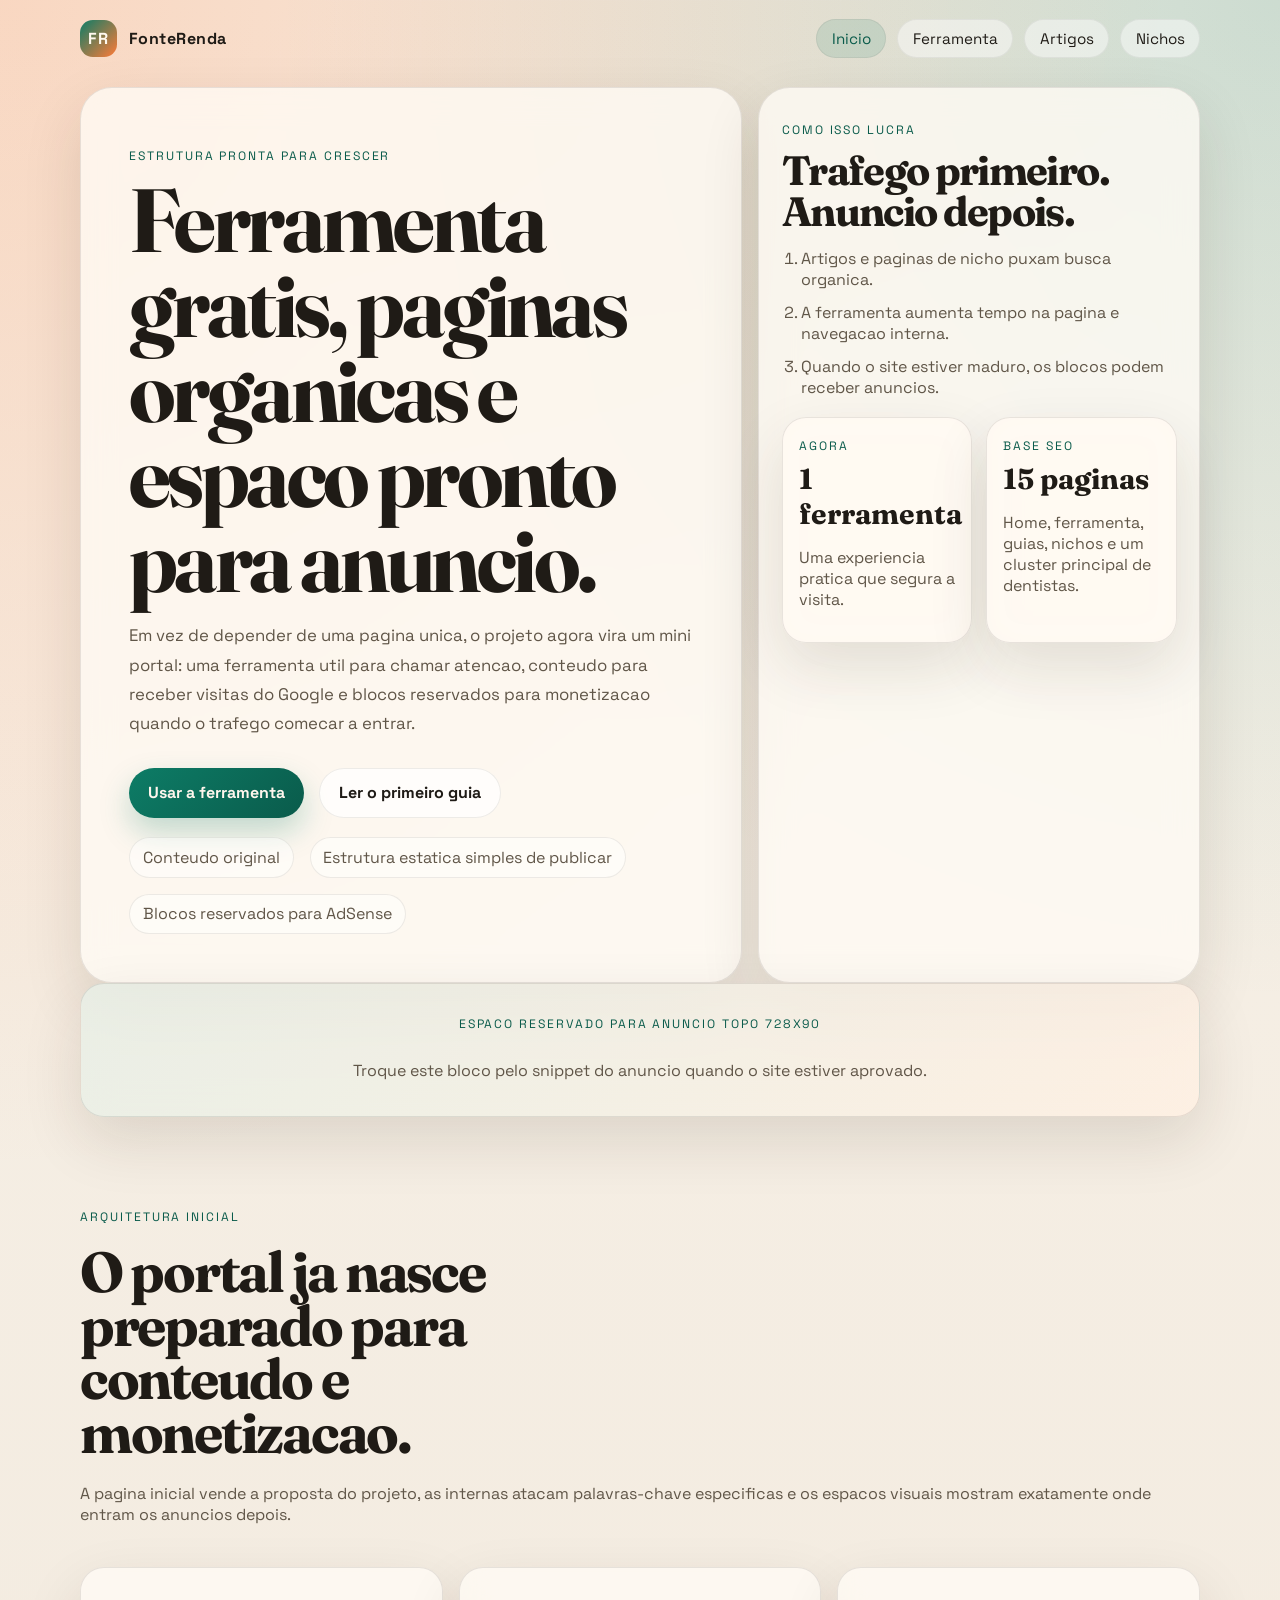
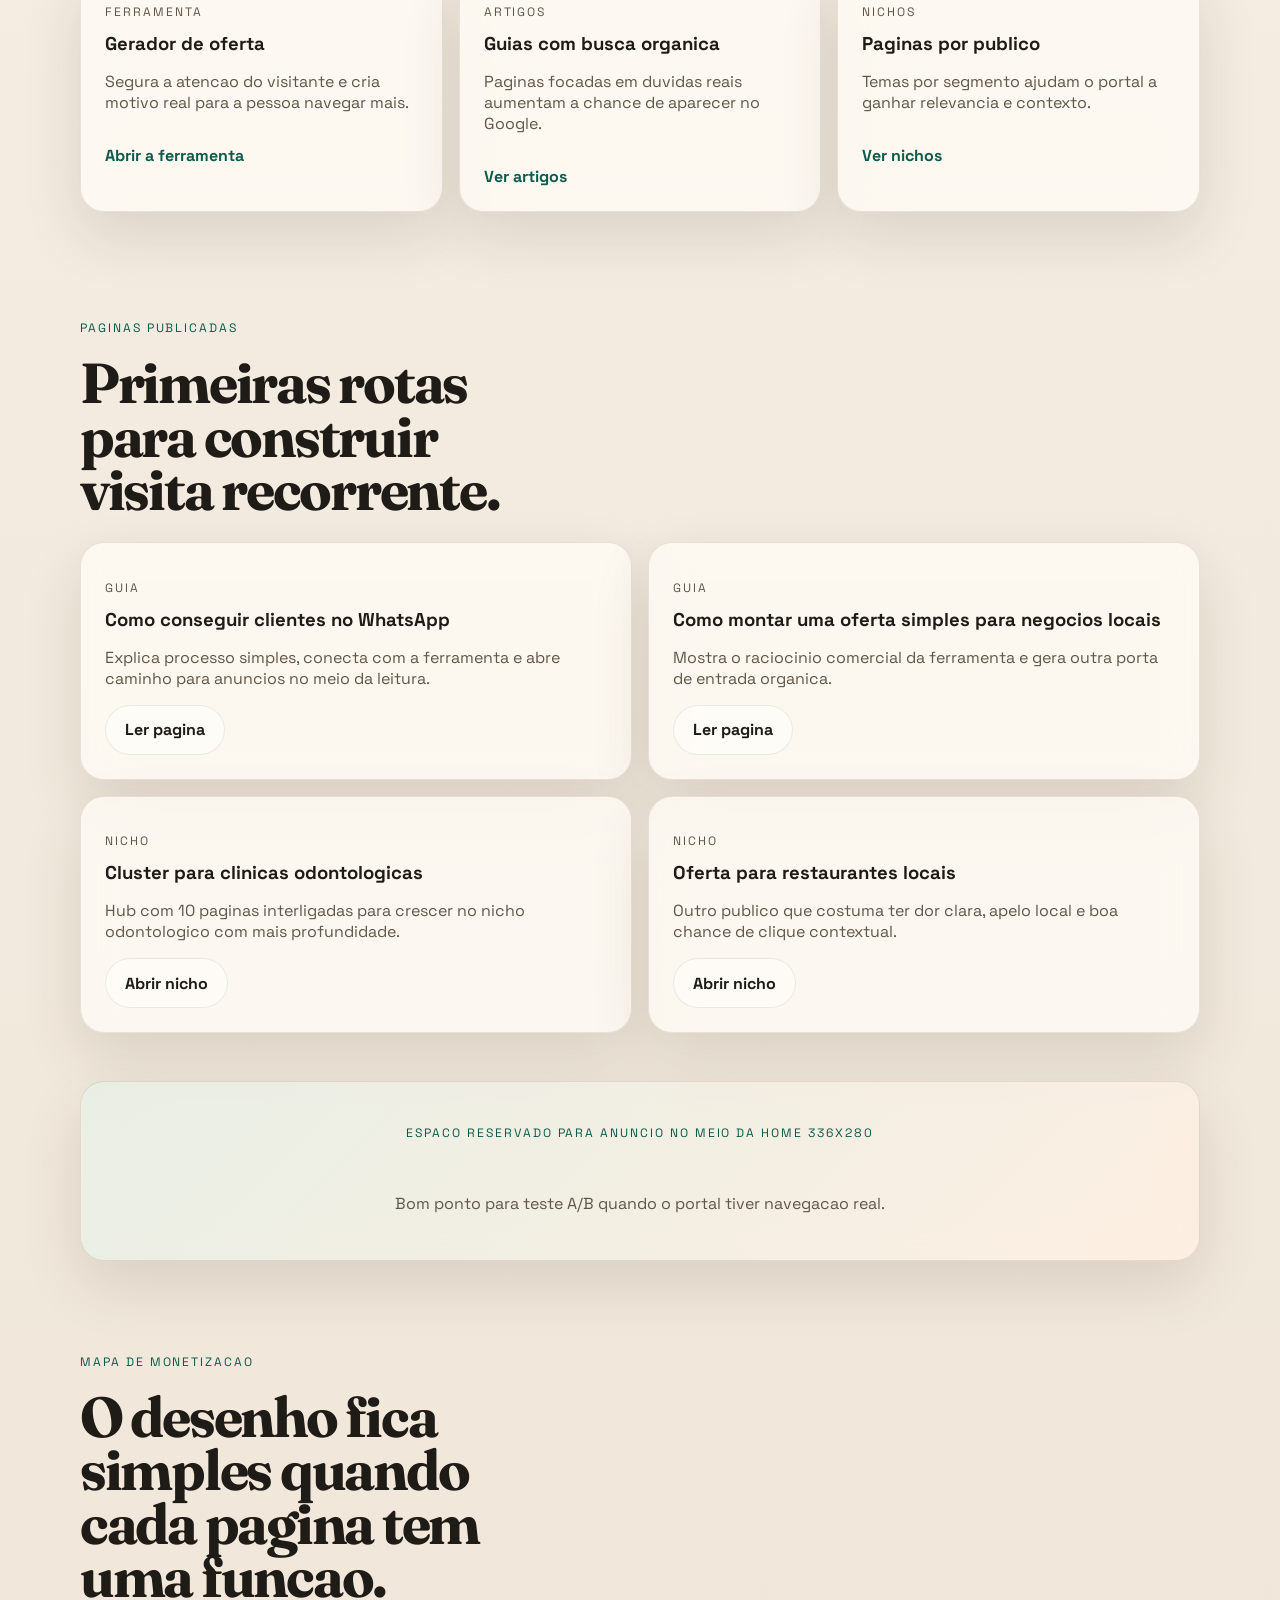
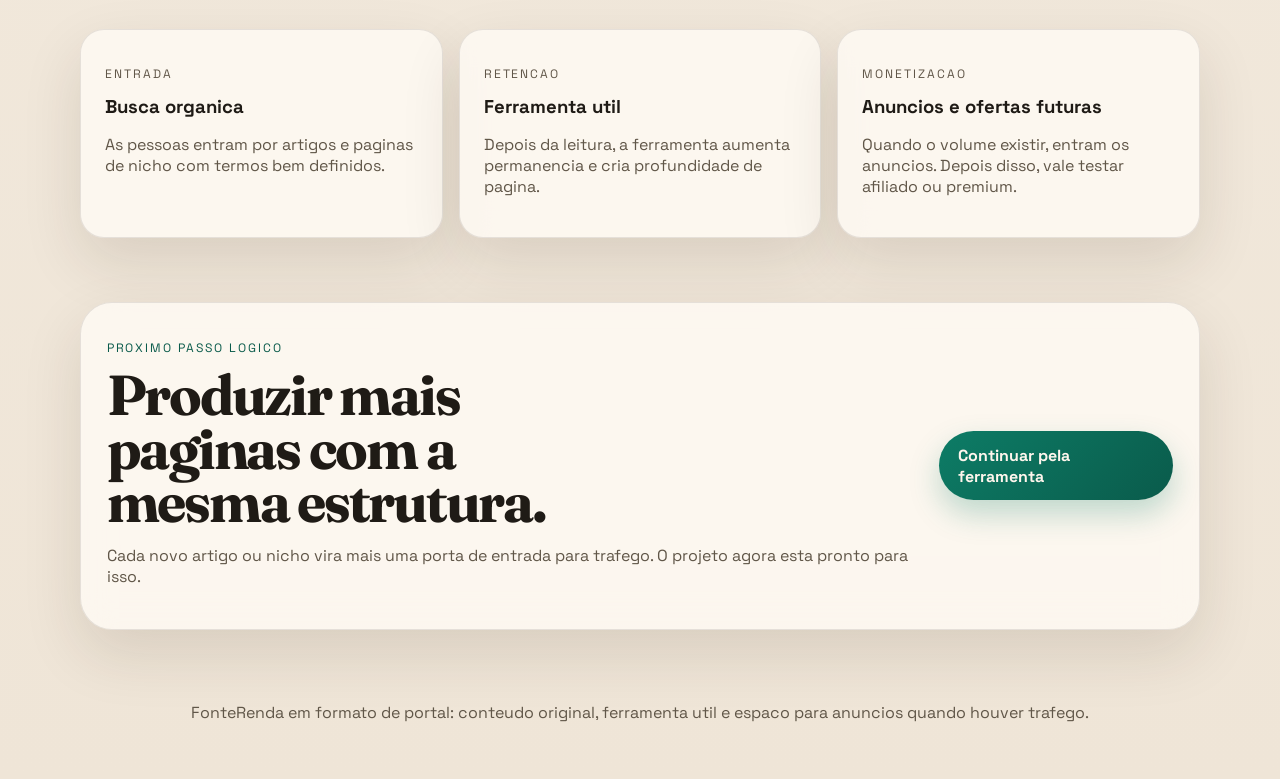
==== index.html @ 51aabed2 "Initial portal site" ====
<!DOCTYPE html>
<html lang="pt-BR">
<head>
  <meta charset="UTF-8">
  <meta name="viewport" content="width=device-width, initial-scale=1.0">
  <title>FonteRenda | Portal pronto para trafego organico e anuncios</title>
  <meta
    name="description"
    content="Portal estatico com ferramenta gratis, paginas para trafego organico e espacos reservados para anuncios."
  >
  <link rel="preconnect" href="https://fonts.googleapis.com">
  <link rel="preconnect" href="https://fonts.gstatic.com" crossorigin>
  <link
    href="https://fonts.googleapis.com/css2?family=Fraunces:opsz,wght@9..144,600;9..144,700&family=Space+Grotesk:wght@400;500;700&display=swap"
    rel="stylesheet"
  >
  <link rel="icon" href="favicon.svg" type="image/svg+xml">
  <link rel="stylesheet" href="styles.css">
</head>
<body>
  <div class="noise"></div>

  <header class="page-header site-shell">
    <nav class="topbar">
      <a class="brand" href="index.html" aria-label="FonteRenda pagina inicial">
        <span class="brand-mark">FR</span>
        <span class="brand-name">FonteRenda</span>
      </a>

      <div class="site-nav">
        <a href="index.html" aria-current="page">Inicio</a>
        <a href="ferramenta.html">Ferramenta</a>
        <a href="artigos/como-conseguir-clientes-no-whatsapp.html">Artigos</a>
        <a href="nichos/dentistas.html">Nichos</a>
      </div>
    </nav>

    <section class="hero hero-home">
      <div class="hero-copy panel panel-large">
        <p class="eyebrow">Estrutura pronta para crescer</p>
        <h1>Ferramenta gratis, paginas organicas e espaco pronto para anuncio.</h1>
        <p class="lead">
          Em vez de depender de uma pagina unica, o projeto agora vira um mini portal:
          uma ferramenta util para chamar atencao, conteudo para receber visitas do Google
          e blocos reservados para monetizacao quando o trafego comecar a entrar.
        </p>

        <div class="hero-actions">
          <a class="button button-primary" href="ferramenta.html">Usar a ferramenta</a>
          <a class="button button-secondary" href="artigos/como-conseguir-clientes-no-whatsapp.html">Ler o primeiro guia</a>
        </div>

        <ul class="hero-points">
          <li>Conteudo original</li>
          <li>Estrutura estatica simples de publicar</li>
          <li>Blocos reservados para AdSense</li>
        </ul>
      </div>

      <aside class="panel hero-side">
        <p class="eyebrow">Como isso lucra</p>
        <h2 class="side-title">Trafego primeiro. Anuncio depois.</h2>
        <ol class="stack-list">
          <li>Artigos e paginas de nicho puxam busca organica.</li>
          <li>A ferramenta aumenta tempo na pagina e navegacao interna.</li>
          <li>Quando o site estiver maduro, os blocos podem receber anuncios.</li>
        </ol>

        <div class="metric-grid">
          <div class="metric-card">
            <span class="metric-label">Agora</span>
            <strong>1 ferramenta</strong>
            <p>Uma experiencia pratica que segura a visita.</p>
          </div>
          <div class="metric-card">
            <span class="metric-label">Base SEO</span>
            <strong>15 paginas</strong>
            <p>Home, ferramenta, guias, nichos e um cluster principal de dentistas.</p>
          </div>
        </div>
      </aside>
    </section>
  </header>

  <main class="site-shell">
    <section
      class="ad-slot ad-slot-banner"
      id="ad-home-top"
      data-ad-slot-name="home-top-banner"
      aria-label="Espaco reservado para anuncio no topo"
    >
      <p class="ad-label">Espaco reservado para anuncio topo 728x90</p>
      <p class="ad-help">Troque este bloco pelo snippet do anuncio quando o site estiver aprovado.</p>
    </section>

    <section class="section">
      <div class="section-heading">
        <p class="eyebrow">Arquitetura inicial</p>
        <h2>O portal ja nasce preparado para conteudo e monetizacao.</h2>
        <p class="section-intro">
          A pagina inicial vende a proposta do projeto, as internas atacam palavras-chave especificas
          e os espacos visuais mostram exatamente onde entram os anuncios depois.
        </p>
      </div>

      <div class="grid-three">
        <article class="content-card">
          <p class="card-kicker">Ferramenta</p>
          <h3>Gerador de oferta</h3>
          <p>Segura a atencao do visitante e cria motivo real para a pessoa navegar mais.</p>
          <a class="text-link" href="ferramenta.html">Abrir a ferramenta</a>
        </article>

        <article class="content-card">
          <p class="card-kicker">Artigos</p>
          <h3>Guias com busca organica</h3>
          <p>Paginas focadas em duvidas reais aumentam a chance de aparecer no Google.</p>
          <a class="text-link" href="artigos/como-conseguir-clientes-no-whatsapp.html">Ver artigos</a>
        </article>

        <article class="content-card">
          <p class="card-kicker">Nichos</p>
          <h3>Paginas por publico</h3>
          <p>Temas por segmento ajudam o portal a ganhar relevancia e contexto.</p>
          <a class="text-link" href="nichos/dentistas.html">Ver nichos</a>
        </article>
      </div>
    </section>

    <section class="section">
      <div class="section-heading">
        <p class="eyebrow">Paginas publicadas</p>
        <h2>Primeiras rotas para construir visita recorrente.</h2>
      </div>

      <div class="grid-two">
        <article class="article-preview">
          <p class="card-kicker">Guia</p>
          <h3>Como conseguir clientes no WhatsApp</h3>
          <p>Explica processo simples, conecta com a ferramenta e abre caminho para anuncios no meio da leitura.</p>
          <a class="button button-ghost" href="artigos/como-conseguir-clientes-no-whatsapp.html">Ler pagina</a>
        </article>

        <article class="article-preview">
          <p class="card-kicker">Guia</p>
          <h3>Como montar uma oferta simples para negocios locais</h3>
          <p>Mostra o raciocinio comercial da ferramenta e gera outra porta de entrada organica.</p>
          <a class="button button-ghost" href="artigos/oferta-simples-para-negocios-locais.html">Ler pagina</a>
        </article>

        <article class="article-preview">
          <p class="card-kicker">Nicho</p>
          <h3>Cluster para clinicas odontologicas</h3>
          <p>Hub com 10 paginas interligadas para crescer no nicho odontologico com mais profundidade.</p>
          <a class="button button-ghost" href="nichos/dentistas.html">Abrir nicho</a>
        </article>

        <article class="article-preview">
          <p class="card-kicker">Nicho</p>
          <h3>Oferta para restaurantes locais</h3>
          <p>Outro publico que costuma ter dor clara, apelo local e boa chance de clique contextual.</p>
          <a class="button button-ghost" href="nichos/restaurantes.html">Abrir nicho</a>
        </article>
      </div>
    </section>

    <section
      class="ad-slot ad-slot-inline"
      id="ad-home-inline-1"
      data-ad-slot-name="home-inline-1"
      aria-label="Espaco reservado para anuncio no meio da home"
    >
      <p class="ad-label">Espaco reservado para anuncio no meio da home 336x280</p>
      <p class="ad-help">Bom ponto para teste A/B quando o portal tiver navegacao real.</p>
    </section>

    <section class="section">
      <div class="section-heading">
        <p class="eyebrow">Mapa de monetizacao</p>
        <h2>O desenho fica simples quando cada pagina tem uma funcao.</h2>
      </div>

      <div class="grid-three">
        <article class="content-card">
          <p class="card-kicker">Entrada</p>
          <h3>Busca organica</h3>
          <p>As pessoas entram por artigos e paginas de nicho com termos bem definidos.</p>
        </article>

        <article class="content-card">
          <p class="card-kicker">Retencao</p>
          <h3>Ferramenta util</h3>
          <p>Depois da leitura, a ferramenta aumenta permanencia e cria profundidade de pagina.</p>
        </article>

        <article class="content-card">
          <p class="card-kicker">Monetizacao</p>
          <h3>Anuncios e ofertas futuras</h3>
          <p>Quando o volume existir, entram os anuncios. Depois disso, vale testar afiliado ou premium.</p>
        </article>
      </div>
    </section>

    <section class="cta-band">
      <div>
        <p class="eyebrow">Proximo passo logico</p>
        <h2>Produzir mais paginas com a mesma estrutura.</h2>
        <p class="section-intro">
          Cada novo artigo ou nicho vira mais uma porta de entrada para trafego. O projeto agora esta pronto para isso.
        </p>
      </div>
      <a class="button button-primary" href="ferramenta.html">Continuar pela ferramenta</a>
    </section>
  </main>

  <footer class="footer site-shell">
    <p>FonteRenda em formato de portal: conteudo original, ferramenta util e espaco para anuncios quando houver trafego.</p>
  </footer>
</body>
</html>
---- styles.css ----
:root {
  --bg: #f5efe4;
  --bg-soft: #fbf8f1;
  --surface: rgba(255, 251, 245, 0.78);
  --surface-strong: rgba(255, 250, 243, 0.95);
  --ink: #1f1b16;
  --muted: #605648;
  --accent: #0d7c66;
  --accent-deep: #0a5b4b;
  --accent-warm: #ff7b38;
  --line: rgba(31, 27, 22, 0.1);
  --shadow: 0 24px 60px rgba(48, 34, 18, 0.12);
  --radius-xl: 2rem;
  --radius-lg: 1.5rem;
  --radius-md: 1.1rem;
}

* {
  box-sizing: border-box;
}

html {
  scroll-behavior: smooth;
}

body {
  margin: 0;
  min-height: 100vh;
  font-family: "Space Grotesk", sans-serif;
  color: var(--ink);
  background:
    radial-gradient(circle at top left, rgba(255, 123, 56, 0.22), transparent 28%),
    radial-gradient(circle at top right, rgba(13, 124, 102, 0.18), transparent 24%),
    linear-gradient(180deg, #f7f1e8 0%, #efe5d7 100%);
}

a {
  color: inherit;
}

.noise {
  position: fixed;
  inset: 0;
  pointer-events: none;
  background-image:
    linear-gradient(rgba(255, 255, 255, 0.12) 1px, transparent 1px),
    linear-gradient(90deg, rgba(255, 255, 255, 0.12) 1px, transparent 1px);
  background-size: 28px 28px;
  mask-image: radial-gradient(circle at center, black 55%, transparent 100%);
  opacity: 0.24;
}

.site-shell {
  position: relative;
  z-index: 1;
  width: min(1120px, calc(100% - 2rem));
  margin: 0 auto;
}

.page-header {
  padding-top: 1.2rem;
}

.topbar {
  display: flex;
  align-items: center;
  justify-content: space-between;
  gap: 1rem;
  padding: 0 0 1.8rem;
}

.brand {
  display: inline-flex;
  align-items: center;
  gap: 0.75rem;
  text-decoration: none;
  font-weight: 700;
  letter-spacing: 0.03em;
}

.brand-mark {
  display: grid;
  place-items: center;
  width: 2.3rem;
  height: 2.3rem;
  border-radius: 0.8rem;
  background: linear-gradient(135deg, var(--accent) 0%, var(--accent-warm) 100%);
  color: #fff9ef;
}

.site-nav {
  display: flex;
  flex-wrap: wrap;
  gap: 0.7rem;
}

.site-nav a {
  padding: 0.55rem 0.9rem;
  border-radius: 999px;
  background: rgba(255, 255, 255, 0.45);
  border: 1px solid rgba(31, 27, 22, 0.06);
  text-decoration: none;
  font-size: 0.95rem;
}

.site-nav a[aria-current="page"] {
  background: rgba(13, 124, 102, 0.12);
  color: var(--accent-deep);
}

.panel,
.content-card,
.article-preview,
.generator-form,
.results-panel,
.ad-slot,
.cta-band,
.prose-shell,
.sidebar-card,
.metric-card {
  backdrop-filter: blur(16px);
  background: var(--surface);
  border: 1px solid var(--line);
  box-shadow: var(--shadow);
}

.panel {
  border-radius: var(--radius-xl);
  padding: 1.4rem;
}

.panel-large {
  padding: 3rem;
}

.hero {
  display: grid;
  gap: 1rem;
}

.hero-home {
  grid-template-columns: minmax(0, 1.2fr) minmax(320px, 0.8fr);
}

.eyebrow,
.card-kicker,
.metric-label,
.ad-label,
.breadcrumb,
.section-meta {
  text-transform: uppercase;
  letter-spacing: 0.16em;
  font-size: 0.76rem;
  color: var(--accent-deep);
}

h1,
h2,
.side-title {
  margin: 0;
  font-family: "Fraunces", serif;
  line-height: 0.95;
  letter-spacing: -0.04em;
}

h1 {
  margin-top: 0.8rem;
  font-size: clamp(3rem, 7vw, 6.2rem);
  max-width: 11ch;
}

h2 {
  font-size: clamp(2.2rem, 4.4vw, 4.1rem);
  max-width: 12ch;
}

h3 {
  margin: 0;
  font-size: 1.16rem;
}

.side-title {
  margin-top: 0.55rem;
  font-size: clamp(2rem, 3.2vw, 3rem);
  line-height: 1;
}

.lead,
.section-intro,
.hero-points li,
.stack-list li,
.metric-card p,
.content-card p,
.article-preview p,
.footer p,
.ad-help,
.prose p,
.prose li,
.sidebar-card p,
label,
input,
summary,
details p {
  color: var(--muted);
}

.lead {
  max-width: 58ch;
  margin: 1.2rem 0 0;
  font-size: 1.05rem;
  line-height: 1.75;
}

.hero-actions {
  display: flex;
  flex-wrap: wrap;
  gap: 0.9rem;
  margin: 1.8rem 0 1.2rem;
}

.hero-points,
.stack-list {
  margin: 0;
  padding-left: 1.2rem;
}

.hero-points {
  display: flex;
  flex-wrap: wrap;
  gap: 1rem;
  list-style: none;
  padding: 0;
}

.hero-points li {
  padding: 0.55rem 0.8rem;
  border-radius: 999px;
  background: rgba(255, 255, 255, 0.44);
  border: 1px solid rgba(31, 27, 22, 0.08);
}

.stack-list {
  display: grid;
  gap: 0.75rem;
  margin-top: 1rem;
}

.metric-grid {
  display: grid;
  grid-template-columns: repeat(2, minmax(0, 1fr));
  gap: 0.9rem;
  margin-top: 1.2rem;
}

.metric-card {
  border-radius: var(--radius-lg);
  padding: 1rem;
  background: var(--surface-strong);
}

.metric-card strong {
  display: block;
  margin-top: 0.35rem;
  font-size: 1.8rem;
  font-family: "Fraunces", serif;
  color: var(--ink);
}

.section {
  padding: 3rem 0;
}

.section-heading {
  display: grid;
  gap: 0.5rem;
  margin-bottom: 1.6rem;
}

.grid-three,
.grid-two {
  display: grid;
  gap: 1rem;
}

.grid-three {
  grid-template-columns: repeat(3, minmax(0, 1fr));
}

.grid-two {
  grid-template-columns: repeat(2, minmax(0, 1fr));
}

.content-card,
.article-preview,
.sidebar-card {
  border-radius: var(--radius-lg);
  padding: 1.5rem;
}

.text-link {
  display: inline-block;
  margin-top: 1rem;
  font-weight: 700;
  color: var(--accent-deep);
  text-decoration: none;
}

.button,
.copy-button {
  border: 0;
  cursor: pointer;
  text-decoration: none;
  font: inherit;
}

.button {
  display: inline-flex;
  align-items: center;
  justify-content: center;
  min-height: 3rem;
  padding: 0.85rem 1.2rem;
  border-radius: 999px;
  font-weight: 700;
  transition: transform 180ms ease, box-shadow 180ms ease, background 180ms ease;
}

.button:hover,
.copy-button:hover {
  transform: translateY(-1px);
}

.button-primary {
  color: #fff6ed;
  background: linear-gradient(135deg, var(--accent) 0%, var(--accent-deep) 100%);
  box-shadow: 0 14px 30px rgba(13, 124, 102, 0.25);
}

.button-secondary {
  color: var(--ink);
  background: rgba(255, 255, 255, 0.7);
  border: 1px solid rgba(31, 27, 22, 0.08);
}

.button-ghost {
  color: var(--ink);
  background: rgba(255, 255, 255, 0.42);
  border: 1px solid rgba(31, 27, 22, 0.08);
}

.button-block {
  width: 100%;
}

.ad-slot {
  border-radius: var(--radius-lg);
  padding: 1.2rem 1.4rem;
  margin: 0 0 2rem;
  text-align: center;
  background:
    linear-gradient(135deg, rgba(13, 124, 102, 0.08), rgba(255, 123, 56, 0.08)),
    rgba(255, 251, 245, 0.78);
}

.ad-slot-banner {
  min-height: 126px;
  display: grid;
  place-items: center;
}

.ad-slot-inline,
.ad-slot-article,
.ad-slot-sidebar {
  min-height: 180px;
  display: grid;
  place-items: center;
}

.cta-band {
  display: flex;
  align-items: center;
  justify-content: space-between;
  gap: 1rem;
  padding: 1.6rem;
  border-radius: var(--radius-xl);
  margin: 1rem 0 3rem;
}

.footer {
  padding: 0.5rem 0 2.5rem;
  text-align: center;
}

.article-layout {
  display: grid;
  grid-template-columns: minmax(0, 1fr) 320px;
  gap: 1rem;
  padding-bottom: 3rem;
}

.prose-shell {
  border-radius: var(--radius-xl);
  padding: 2rem;
}

.prose h1 {
  max-width: 12ch;
  margin-bottom: 1rem;
}

.prose h2 {
  font-size: clamp(1.8rem, 3vw, 2.7rem);
  max-width: 18ch;
  margin-top: 2.4rem;
}

.prose h3 {
  margin-top: 1.4rem;
}

.prose p,
.prose li {
  line-height: 1.8;
}

.prose ul,
.prose ol {
  padding-left: 1.25rem;
}

.toc,
.callout {
  border-radius: var(--radius-md);
  padding: 1rem 1.1rem;
  background: rgba(255, 255, 255, 0.5);
  border: 1px solid rgba(31, 27, 22, 0.08);
}

.toc {
  margin: 1.4rem 0;
}

.callout {
  margin: 1.6rem 0;
  background: linear-gradient(145deg, rgba(13, 124, 102, 0.12), rgba(255, 123, 56, 0.12));
}

.toc ul,
.callout ul {
  margin: 0.8rem 0 0;
}

.sidebar-column {
  display: grid;
  gap: 1rem;
  align-content: start;
}

.sidebar-card ul {
  margin: 0.8rem 0 0;
  padding-left: 1.1rem;
}

.tool-layout {
  display: grid;
  grid-template-columns: minmax(320px, 0.9fr) minmax(0, 1.1fr);
  gap: 1rem;
  align-items: start;
}

.generator-form,
.results-panel {
  border-radius: var(--radius-xl);
  padding: 1.4rem;
}

.generator-form {
  display: grid;
  gap: 1rem;
}

label {
  display: grid;
  gap: 0.45rem;
  font-weight: 500;
}

input {
  width: 100%;
  padding: 0.92rem 1rem;
  border-radius: 1rem;
  border: 1px solid rgba(31, 27, 22, 0.12);
  background: rgba(255, 255, 255, 0.8);
  font: inherit;
}

input:focus {
  outline: 2px solid rgba(13, 124, 102, 0.22);
  border-color: rgba(13, 124, 102, 0.42);
}

.results-panel {
  display: grid;
  gap: 1rem;
}

.results-header {
  display: grid;
  gap: 0.2rem;
}

.result-card {
  border-radius: var(--radius-lg);
  padding: 1.15rem;
  background: rgba(255, 255, 255, 0.66);
  border: 1px solid rgba(31, 27, 22, 0.08);
}

.result-card.highlight {
  background: linear-gradient(145deg, rgba(13, 124, 102, 0.14), rgba(255, 123, 56, 0.12));
}

.result-title-row {
  display: flex;
  justify-content: space-between;
  align-items: center;
  gap: 1rem;
}

.result-list {
  margin: 0.8rem 0 0;
  padding-left: 1.2rem;
}

.copy-button {
  padding: 0.45rem 0.7rem;
  border-radius: 999px;
  background: rgba(31, 27, 22, 0.06);
  color: var(--ink);
}

.copy-button.copied {
  background: rgba(13, 124, 102, 0.14);
  color: var(--accent-deep);
}

.disabled-link {
  opacity: 0.66;
  pointer-events: none;
}

.faq-list {
  display: grid;
  gap: 0.8rem;
}

details {
  border-radius: var(--radius-md);
  padding: 0.9rem 1rem;
  background: rgba(255, 255, 255, 0.54);
  border: 1px solid rgba(31, 27, 22, 0.08);
}

summary {
  cursor: pointer;
  font-weight: 700;
  color: var(--ink);
}

@media (max-width: 980px) {
  .hero-home,
  .grid-three,
  .grid-two,
  .tool-layout,
  .article-layout,
  .cta-band {
    grid-template-columns: 1fr;
  }

  .panel-large,
  .prose-shell {
    padding: 2rem;
  }

  h1 {
    font-size: clamp(2.8rem, 14vw, 4.7rem);
  }
}

@media (max-width: 640px) {
  .site-shell {
    width: min(100% - 1rem, 1120px);
  }

  .topbar,
  .hero-actions,
  .site-nav,
  .hero-points,
  .result-title-row {
    flex-direction: column;
    align-items: stretch;
  }

  .metric-grid {
    grid-template-columns: 1fr;
  }

  .site-nav {
    display: grid;
    grid-template-columns: 1fr 1fr;
  }
}
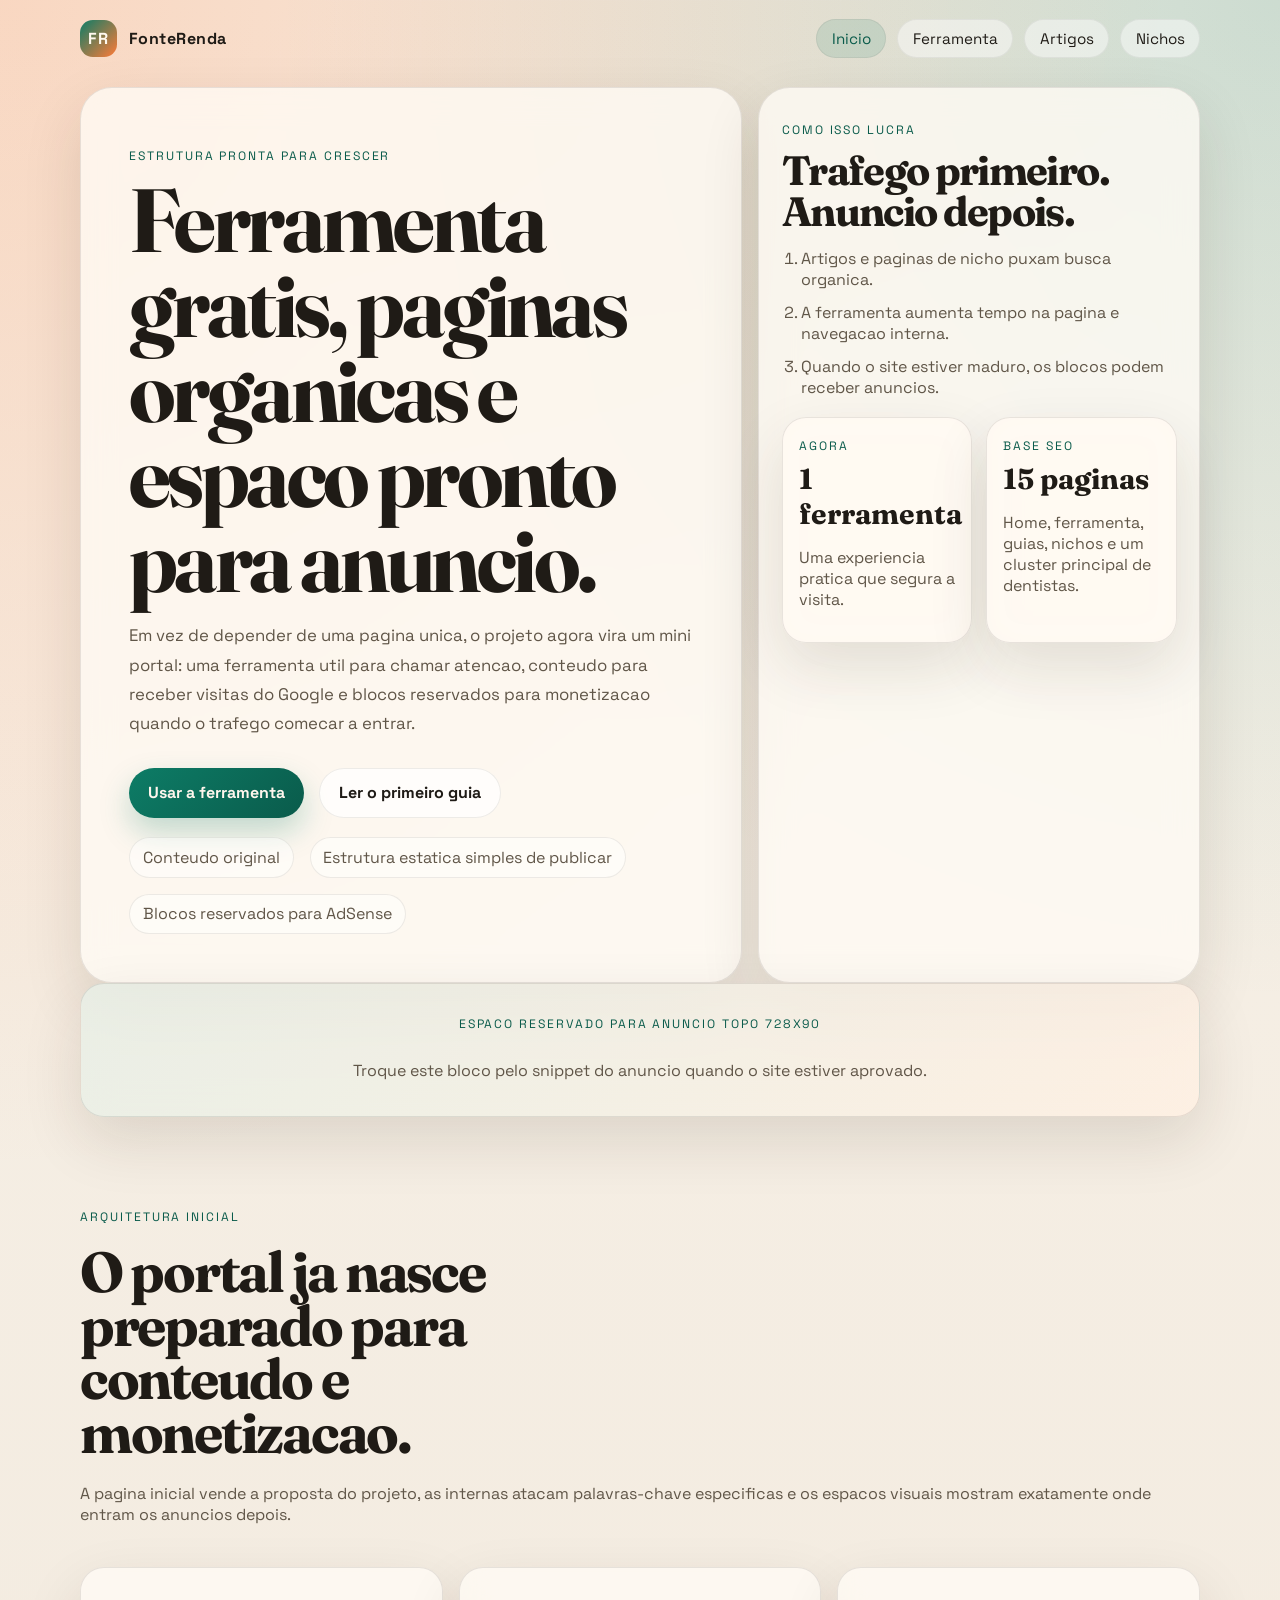
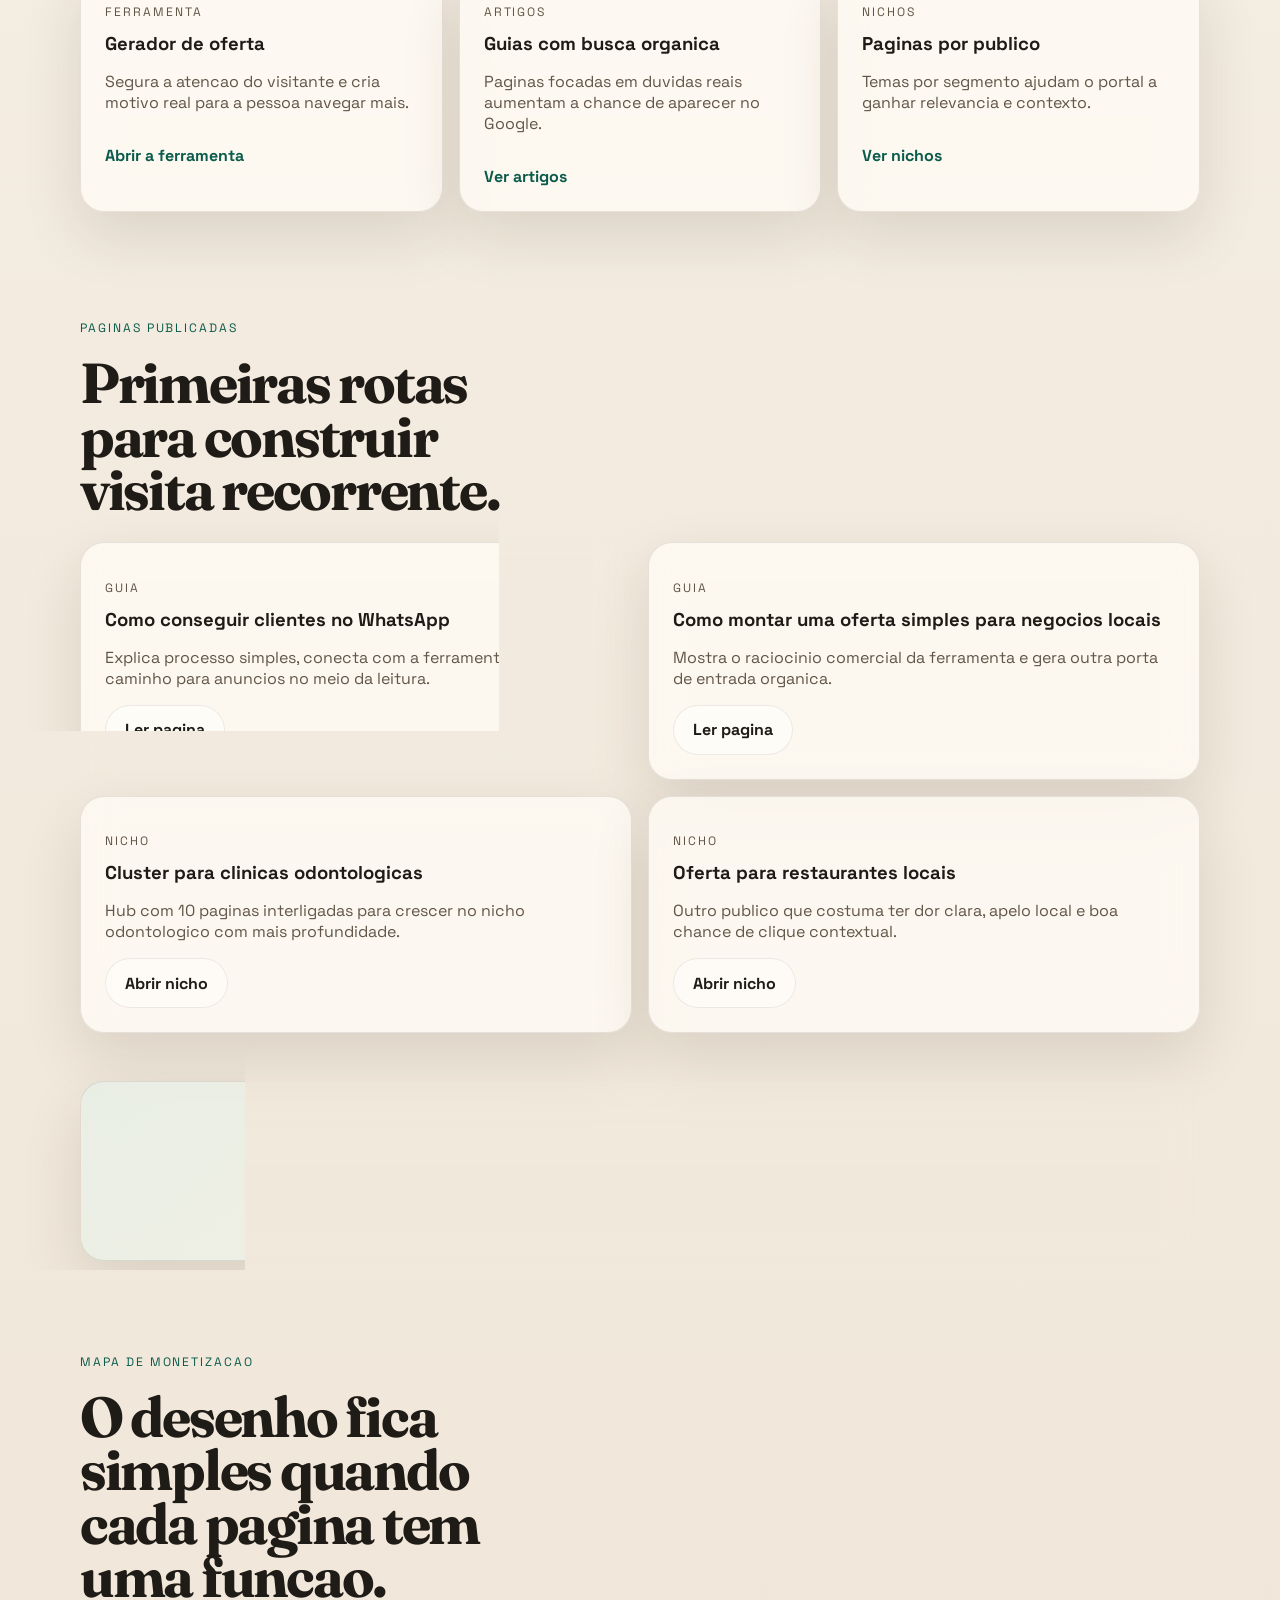
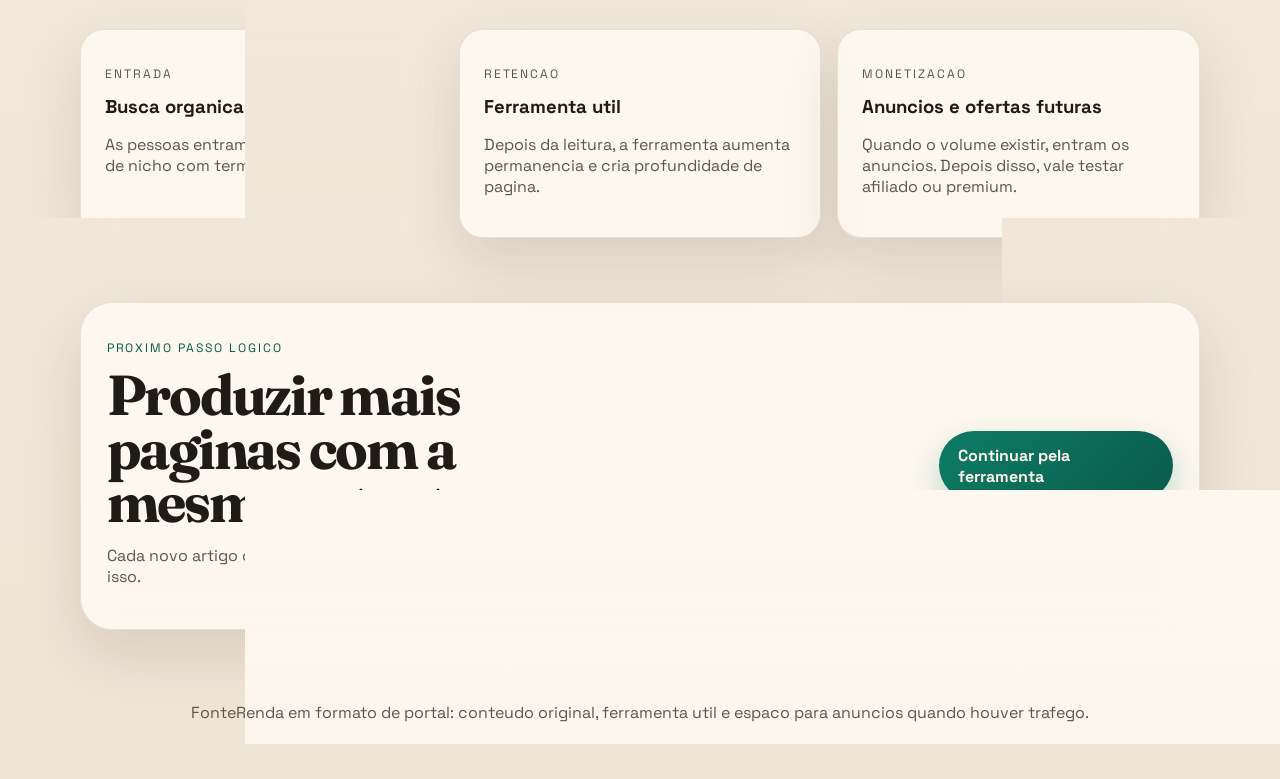
==== commit 01d0afa5: "Add sitemap and canonical URLs" ====
--- a/index.html
+++ b/index.html
@@ -15,6 +15,7 @@
     rel="stylesheet"
   >
   <link rel="icon" href="favicon.svg" type="image/svg+xml">
+  <link rel="canonical" href="https://fonterenda.wicolly-alcantara.workers.dev/">
   <link rel="stylesheet" href="styles.css">
 </head>
 <body>
